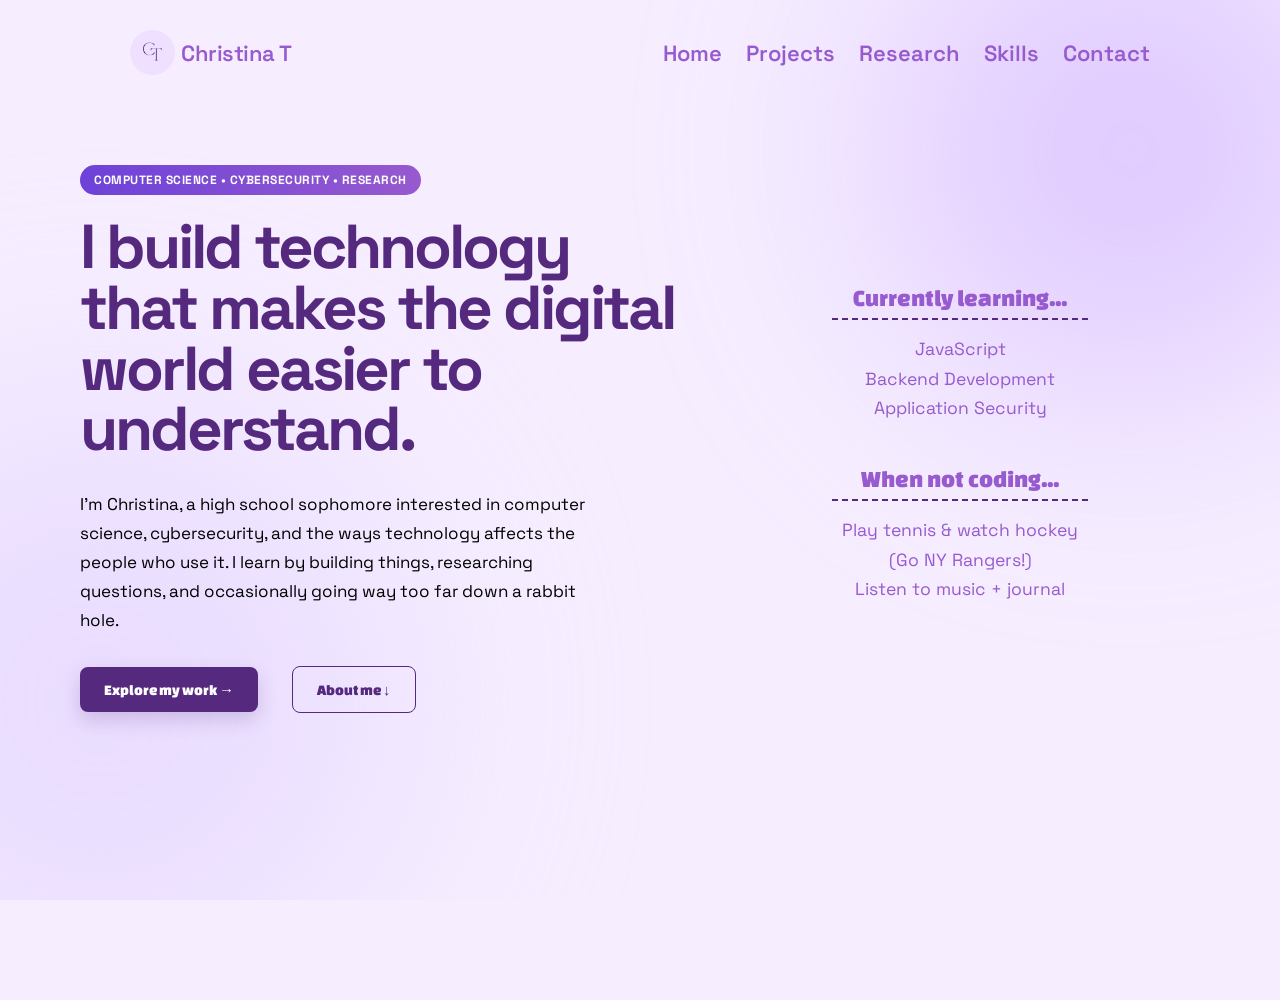
==== myPortfolio/index.html @ e6ada9de "New" ====
<!doctype html>
<html lang="en">
  <head>
    <meta charset="UTF-8" />
    <meta name="viewport" content="width=device-width, initial-scale=1.0" />
    <title>Christina T | Computer Science & Cybersecurity</title>

    <link rel="preconnect" href="https://fonts.googleapis.com" />
    <link rel="preconnect" href="https://fonts.gstatic.com" crossorigin />
    <link
      href="https://fonts.googleapis.com/css2?family=Space+Grotesk:wght@500;700&display=swap"
      rel="stylesheet"
    />

    <link rel="preconnect" href="https://fonts.googleapis.com" />
    <link rel="preconnect" href="https://fonts.gstatic.com" crossorigin />
    <link
      href="https://fonts.googleapis.com/css2?family=Changa+One:ital@0;1&display=swap"
      rel="stylesheet"
    />

    <link rel="stylesheet" href="styles.css" />
  </head>
  <body>
    <!-- for glow background -->
    <div class="blur-blob blob-1"></div>
    <div class="blur-blob blob-2"></div>
    <!-- navigation bar at top -->
    <div class="nav-container">
      <nav class="navbar">
        <!-- logo, add at end -->
        <div class="nav-logo-group">
          <span class="logo-icon"><img src="images/ct logo.png" /></span>
          <span class="logo-text">Christina T</span>
        </div>
        <ul class="nav-links">
          <li><a href="index.html">Home</a></li>
          <li><a href="#">Projects</a></li>
          <li><a href="#">Research</a></li>
          <li><a href="#">Skills</a></li>
          <li><a href="#">Contact</a></li>
        </ul>
      </nav>
    </div>

    <main class="hero-wrapper">
      <!-- main section -->
      <div class="hero-content">
        <p class="hero-label">COMPUTER SCIENCE • CYBERSECURITY • RESEARCH</p>
        <h1>
          I build technology that makes the digital world easier to understand.
        </h1>
        <p class="hero-description">
          I'm Christina, a high school sophomore interested in computer science,
          cybersecurity, and the ways technology affects the people who use it.
          I learn by building things, researching questions, and occasionally
          going way too far down a rabbit hole.
        </p>
        <div class="buttons">
          <a href="#" class="btn btn-primary">Explore my work →</a>
          <a href="#" class="btn btn-secondary">About me ↓</a>
        </div>
      </div>

      <!-- right side section -->
      <div class="fun-container">
        <div class="fun-group">
          <h2>Currently learning...</h2>
          <div class="fun-text">
            <p>JavaScript</p>
            <p>Backend Development</p>
            <p>Application Security</p>
          </div>

          <h2>When not coding...</h2>
          <div class="fun-text">
            <p>Play tennis & watch hockey</p>
            <p>(Go NY Rangers!)</p>
            <p>Listen to music + journal</p>
          </div>
        </div>
      </div>
    </main>

    <!-- about / story section -->

    <script src="script.js"></script>
  </body>
</html>
---- myPortfolio/styles.css ----
* {
  margin: 0;
  padding: 0;
  box-sizing: border-box;
  font-family: "Space Grotesk", sans-serif;
}

:root {
  --Background-Color: #f0e0ff;
  --Secondary-Color: #975acf;
  --Darker-Color: #55297e;
}

body {
  background-color: #f6eeff;
  min-height: 100vh;
  overflow-x: hidden;
  position: relative;
}

html {
  width: 100%;
  overflow-x: hidden;
}

/* glow background */
.blur-blob {
  position: absolute;
  border-radius: 50%;
  filter: blur(120px);
  z-index: -1;
  opacity: 0.6;
}

.blob-1 {
  top: -100px;
  right: -100px;
  width: 500px;
  height: 500px;
  background-color: #d1b3ff;
}

.blob-2 {
  top: 400px;
  left: -200px;
  width: 600px;
  height: 600px;
  background-color: #e2d2ff;
}

/* nav bar at top and logo */
.nav-container {
  width: 100%;
  max-width: 1100px;
  margin: 0 auto;
  padding: 0 40px;
}

.navbar {
  display: flex;
  justify-content: space-between;
  align-items: center;
  padding: 30px 0px;
  background-color: transparent;
}

.nav-logo-group {
  display: flex;
  align-items: center;
  gap: 6px;
  flex-shrink: 0;
}

.logo-text {
  font-size: 22px;
  font-weight: 600;
  color: var(--Secondary-Color);
  letter-spacing: -0.5px;
}

.logo-icon {
  width: 45px;
  height: 45px;
  border-radius: 50%;
  overflow: hidden;
  display: inline-flex;
  align-items: center;
  justify-content: center;
  background-color: #e2d2ff;
}

.logo-icon img {
  width: 170%;
  height: 170%;
  object-fit: cover;
}

.nav-links {
  display: flex;
  list-style: none;
  gap: 24px;
}

.nav-links a {
  text-decoration: none;
  color: var(--Secondary-Color);
  font-size: 22px;
  font-weight: 600;
  transition: color 0.2s ease;
}

.nav-links a:hover {
  color: var(--Darker-Color);
}

/* main section */
.hero-wrapper {
  display: flex;
  justify-content: space-between;
  align-items: flex-start;
  max-width: 1200px;
  margin: 60px auto 0 auto;
  padding: 0 40px;
  gap: 40px;
}

.hero-content {
  flex: 1;
  max-width: 600px;
}

.hero-label {
  display: inline-block;
  padding: 7px 14px;
  margin-bottom: 22px;
  border-radius: 20px;
  background: linear-gradient(90deg, #6e42d8, #975acf);
  color: white;
  font-size: 12px;
  font-weight: 700;
  letter-spacing: 0.5px;
}

h1 {
  font-size: 62px;
  line-height: 0.98;
  letter-spacing: -3px;
  font-weight: 700;
  margin-bottom: 30px;
  color: var(--Darker-Color);
}

.hero-description {
  color: var(--Light-Text);
  font-size: 17px;
  line-height: 1.7;
  max-width: 510px;
  margin-bottom: 32px;
}

.hero-buttons {
  display: flex;
  gap: 15px;
  flex-wrap: wrap;
}

.btn {
  display: inline-block;
  font-family: "Changa One", sans-serif;
  padding: 14px 24px;
  border-radius: 8px;
  text-decoration: none;
  font-size: 15px;
  font-weight: 400;
  transition:
    transform 0.2s ease,
    box-shadow 0.2s ease;
}

.btn:hover {
  transform: translateY(-2px);
}

.btn-primary {
  background-color: var(--Darker-Color);
  color: white;
  box-shadow: 0 8px 20px rgba(85, 41, 126, 0.2);
  margin-right: 30px;
}

.btn-primary:hover {
  box-shadow: 0 12px 25px rgba(85, 41, 126, 0.3);
}

.btn-secondary {
  border: 1.5px solid var(--Darker-Color);
  color: var(--Darker-Color);
  background-color: transparent;
}

/* right side section */
.fun-container {
  display: flex;
  justify-content: flex-end;
  margin: 120px auto 0 auto;
}

.fun-group {
  display: flex;
  flex-direction: column;
  align-items: center;
  width: 320px;
}

h2 {
  color: var(--Secondary-Color);
  font-family: "Changa One", sans-serif;
  font-weight: 400;
  margin-bottom: 10px;
  font-size: 1.5rem;
  text-align: center;
}

.fun-group h2 {
  border-bottom: 2px dashed var(--Darker-Color);
  padding-bottom: 8px;
  width: 80%;
  margin-bottom: 12px;
}

.fun-text p {
  color: var(--Secondary-Color);
  font-family: "Space Grotesk", sans-serif;
  font-size: 1.1rem;
  margin: 5px 0;
  line-height: 1.4;
  text-align: center;
}

.fun-text {
  margin-bottom: 40px;
}
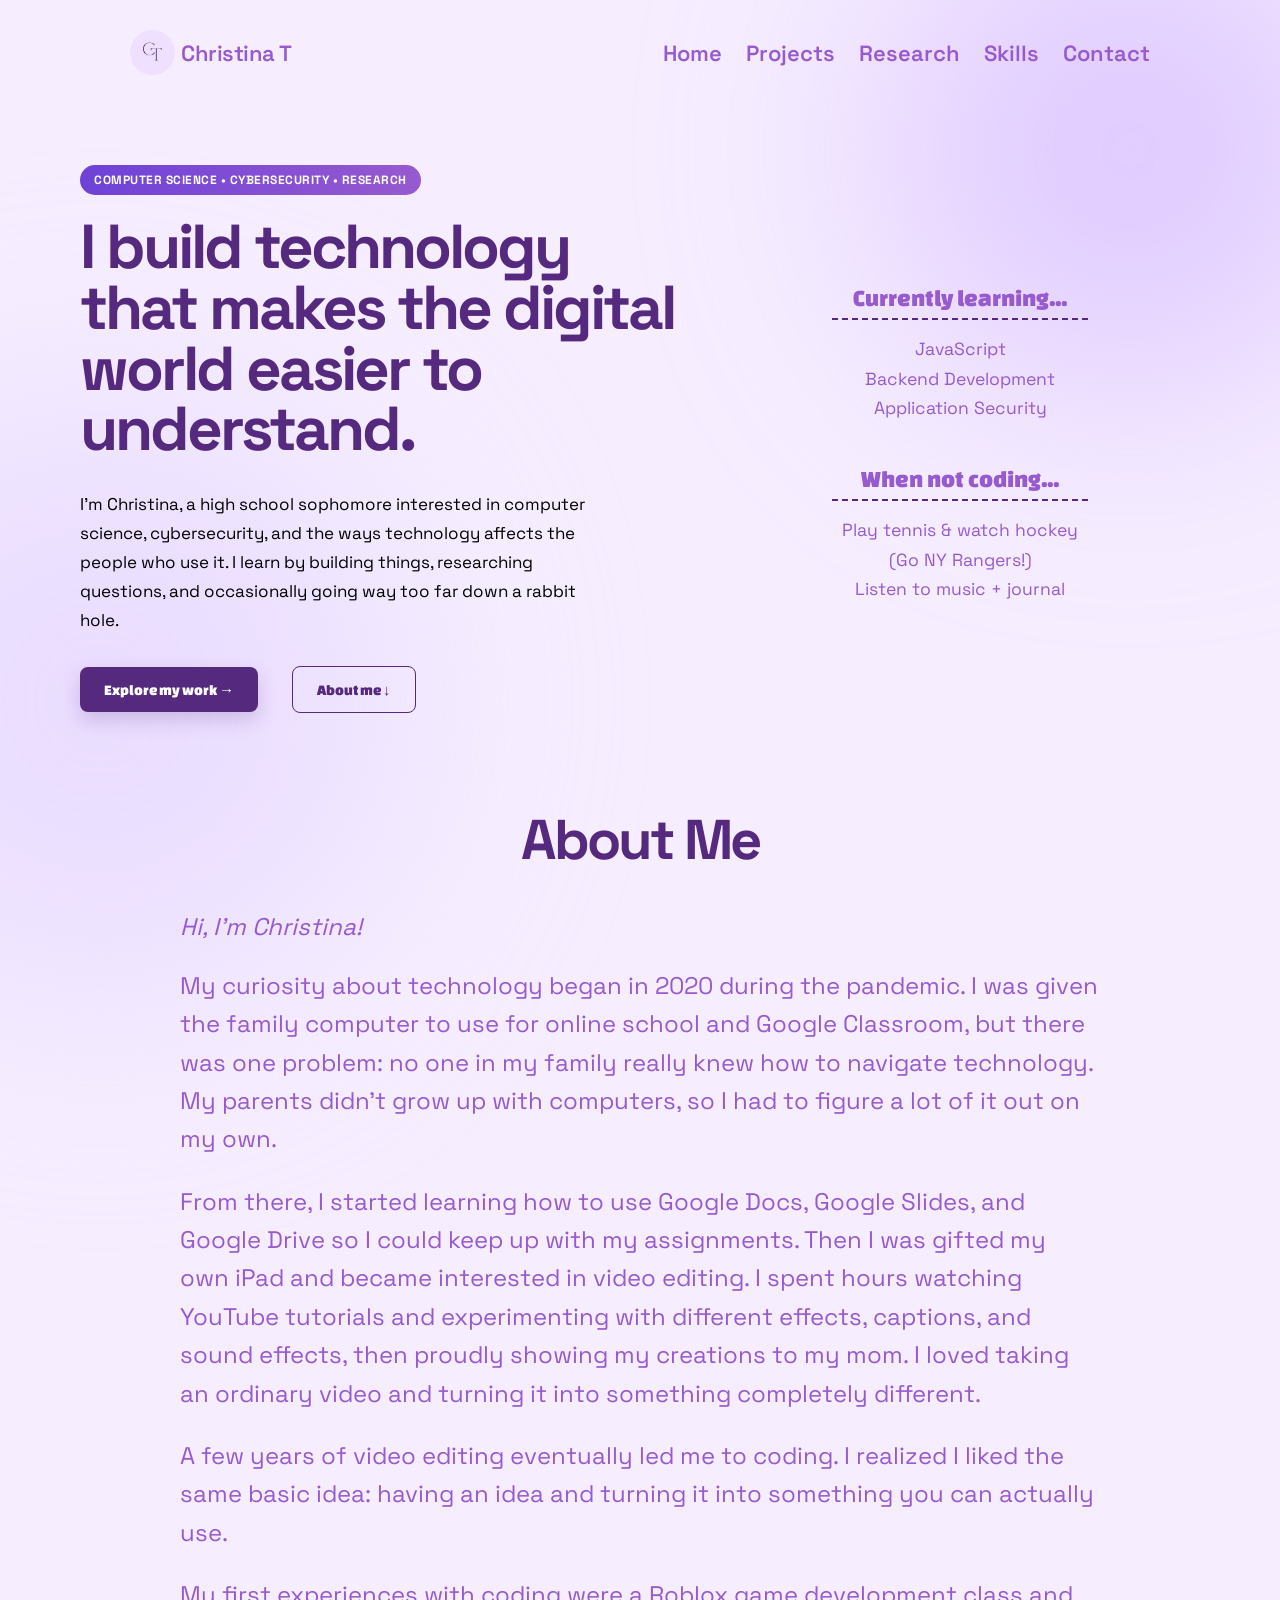
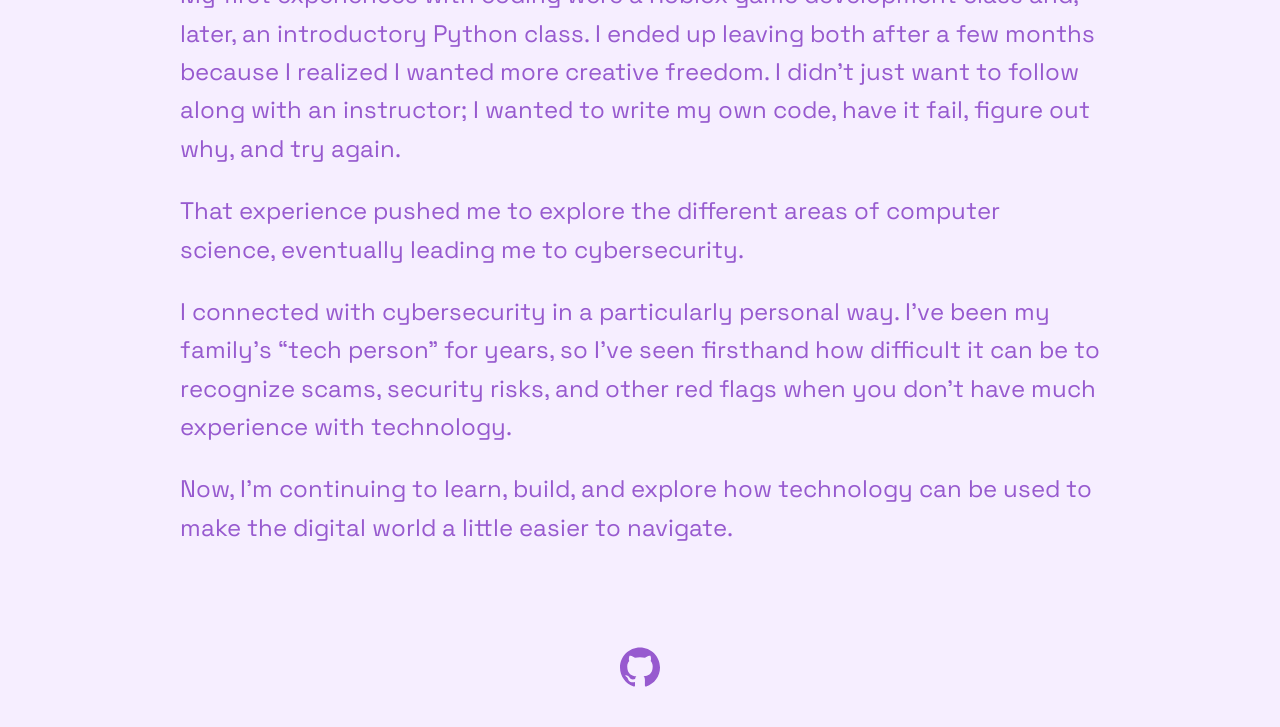
==== commit 33b93124: "About Me + Footer" ====
--- a/myPortfolio/index.html
+++ b/myPortfolio/index.html
@@ -18,6 +18,8 @@
       href="https://fonts.googleapis.com/css2?family=Changa+One:ital@0;1&display=swap"
       rel="stylesheet"
     />
+
+    <link rel="stylesheet" href="https://cloudflare.com" />
 
     <link rel="stylesheet" href="styles.css" />
   </head>
@@ -83,7 +85,75 @@
     </main>
 
     <!-- about / story section -->
+    <div class="me-container">
+      <div class="me-content">
+        <h1>About Me</h1>
+      </div>
+      <div class="about-text">
+        <p id="about-italic">Hi, I'm Christina!</p>
+        <p>
+          My curiosity about technology began in 2020 during the pandemic. I was
+          given the family computer to use for online school and Google
+          Classroom, but there was one problem: no one in my family really knew
+          how to navigate technology. My parents didn't grow up with computers,
+          so I had to figure a lot of it out on my own.
+        </p>
+        <p>
+          From there, I started learning how to use Google Docs, Google Slides,
+          and Google Drive so I could keep up with my assignments. Then I was
+          gifted my own iPad and became interested in video editing. I spent
+          hours watching YouTube tutorials and experimenting with different
+          effects, captions, and sound effects, then proudly showing my
+          creations to my mom. I loved taking an ordinary video and turning it
+          into something completely different.
+        </p>
+        <p>
+          A few years of video editing eventually led me to coding. I realized I
+          liked the same basic idea: having an idea and turning it into
+          something you can actually use.
+        </p>
+        <p>
+          My first experiences with coding were a Roblox game development class
+          and, later, an introductory Python class. I ended up leaving both
+          after a few months because I realized I wanted more creative freedom.
+          I didn't just want to follow along with an instructor; I wanted to
+          write my own code, have it fail, figure out why, and try again.
+        </p>
+        <p>
+          That experience pushed me to explore the different areas of computer
+          science, eventually leading me to cybersecurity.
+        </p>
+        <p>
+          I connected with cybersecurity in a particularly personal way. I've
+          been my family's “tech person” for years, so I've seen firsthand how
+          difficult it can be to recognize scams, security risks, and other red
+          flags when you don't have much experience with technology.
+        </p>
+        <p>
+          Now, I'm continuing to learn, build, and explore how technology can be
+          used to make the digital world a little easier to navigate.
+        </p>
+      </div>
+    </div>
 
-    <script src="script.js"></script>
+    <footer class="site-footer">
+      <a
+        href="https://github.com/christinathecoder"
+        target="_blank"
+        rel="noopener noreferrer"
+        class="github-link"
+      >
+        <svg
+          xmlns="http://w3.org"
+          viewBox="0 0 24 24"
+          fill="currentColor"
+          class="github-icon-svg"
+        >
+          <path
+            d="M12 .297c-6.63 0-12 5.373-12 12 0 5.303 3.438 9.8 8.205 11.385.6.113.82-.258.82-.577 0-.285-.01-1.04-.015-2.04-3.338.724-4.042-1.61-4.042-1.61C4.422 18.07 3.633 17.7 3.633 17.7c-1.087-.744.084-.729.084-.729 1.205.084 1.838 1.236 1.838 1.236 1.07 1.835 2.809 1.305 3.495.998.108-.776.417-1.305.76-1.605-2.665-.3-5.466-1.332-5.466-5.93 0-1.31.465-2.38 1.235-3.22-.135-.303-.54-1.523.105-3.176 0 0 1.005-.322 3.3 1.23.96-.267 1.98-.399 3-.405 1.02.006 2.04.138 3 .405 2.28-1.552 3.285-1.23 3.285-1.23.645 1.653.24 2.873.12 3.176.765.84 1.23 1.91 1.23 3.22 0 4.61-2.805 5.625-5.475 5.92.42.36.81 1.096.81 2.22 0 1.606-.015 2.896-.015 3.286 0 .315.21.69.825.57C20.565 22.092 24 17.592 24 12.297c0-6.627-5.373-12-12-12"
+          />
+        </svg>
+      </a>
+    </footer>
   </body>
 </html>
--- a/myPortfolio/styles.css
+++ b/myPortfolio/styles.css
@@ -240,3 +240,62 @@
 .fun-text {
   margin-bottom: 40px;
 }
+
+/* about / story section */
+.me-container {
+  max-width: 1000px;
+  margin: 100px auto 40px auto;
+  padding: 0 40px;
+}
+
+.me-content h1 {
+  text-align: center;
+  font-family: "Space Grotesk", sans-serif;
+  font-weight: 700;
+  font-size: 3.5rem;
+  color: var(--Darker-Color);
+  margin-bottom: 40px;
+}
+
+.about-text p {
+  font-family: "Space Grotesk", sans-serif;
+  font-weight: 400;
+  font-size: 1.5rem;
+  color: var(--Secondary-Color);
+  line-height: 1.6;
+  margin-bottom: 24px;
+  text-align: left;
+}
+
+#about-italic {
+  font-style: italic;
+  margin-bottom: 20px;
+}
+
+.site-footer {
+  display: flex;
+  justify-content: center;
+  align-items: center;
+  padding: 40px 0;
+  margin-top: 60px;
+}
+
+.github-link {
+  color: var(--Secondary-Color);
+  font-size: 2.5rem;
+  text-decoration: none;
+  transition:
+    transform 0.2s ease,
+    color 0.2s ease;
+}
+
+.github-link:hover {
+  color: var(--Darker-Color);
+  transform: scale(1.1);
+}
+
+.github-icon-svg {
+  width: 40px;
+  height: 40px;
+  display: block;
+}
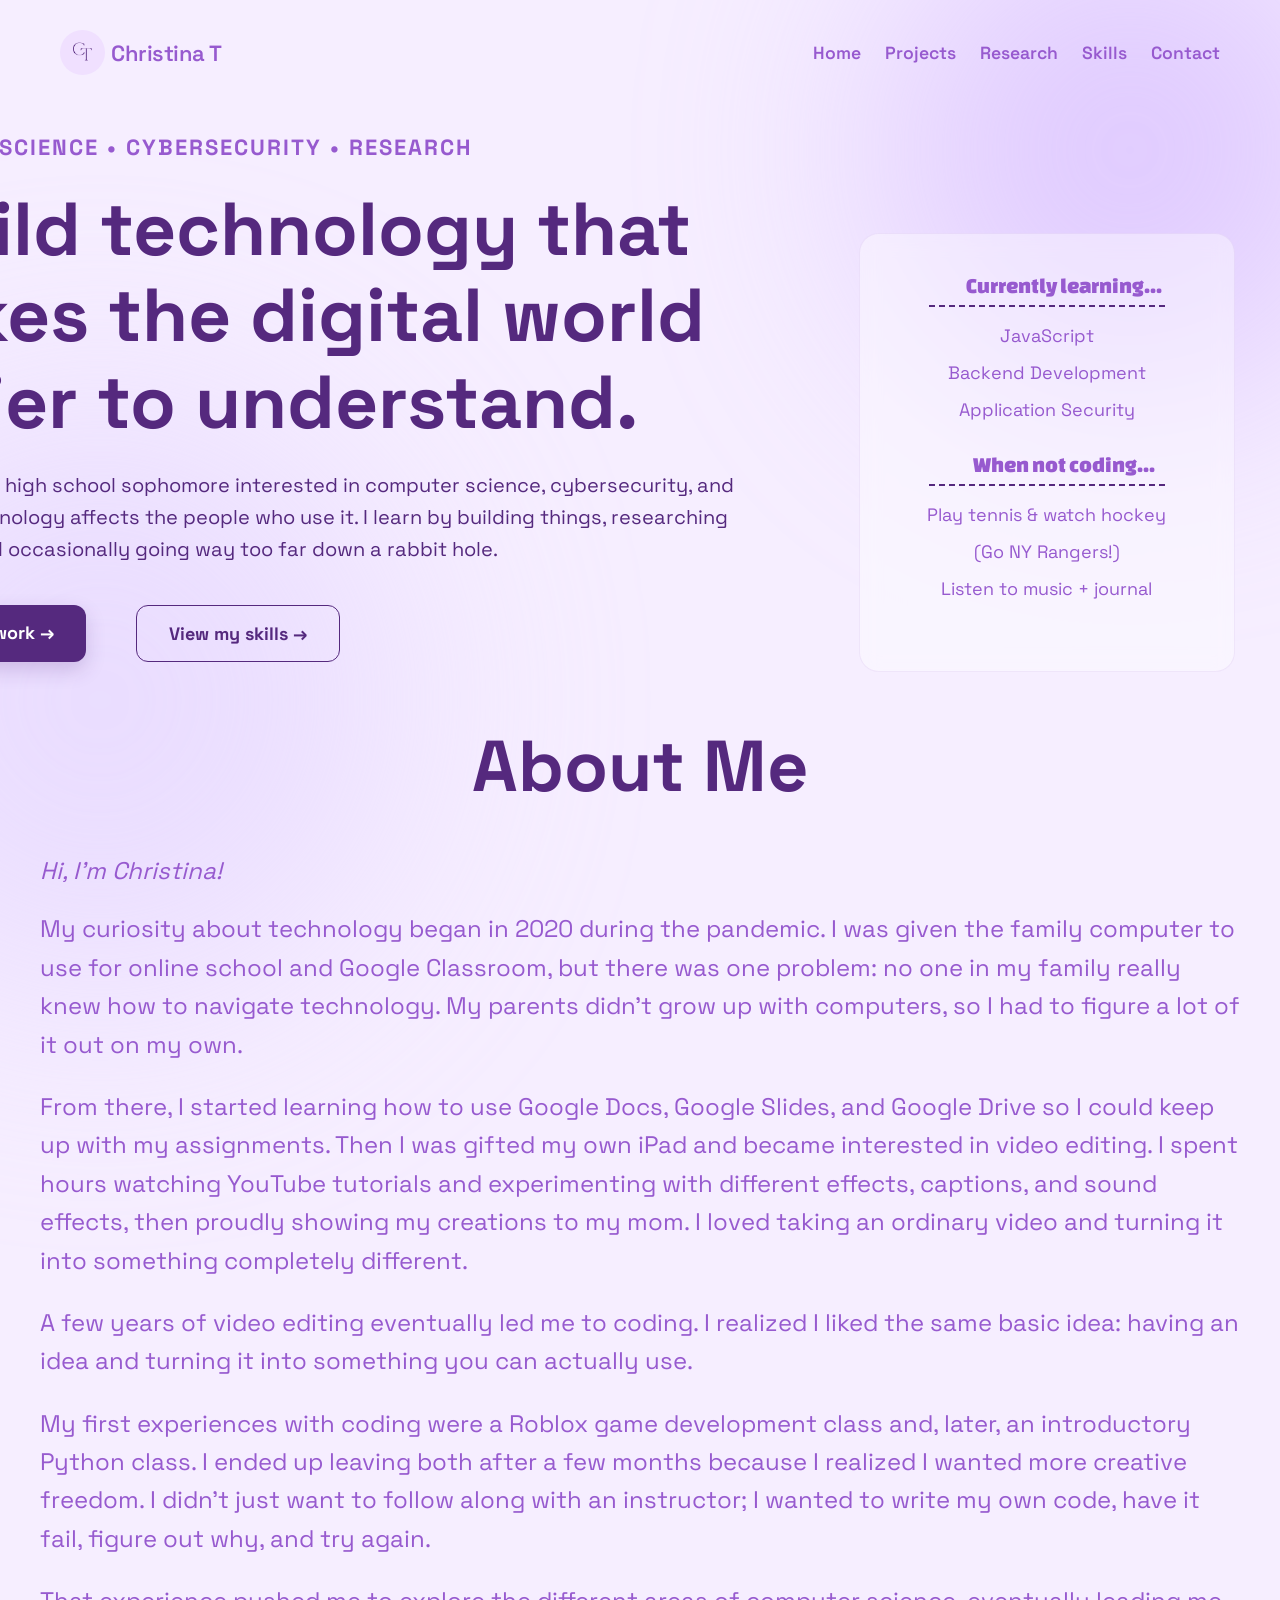
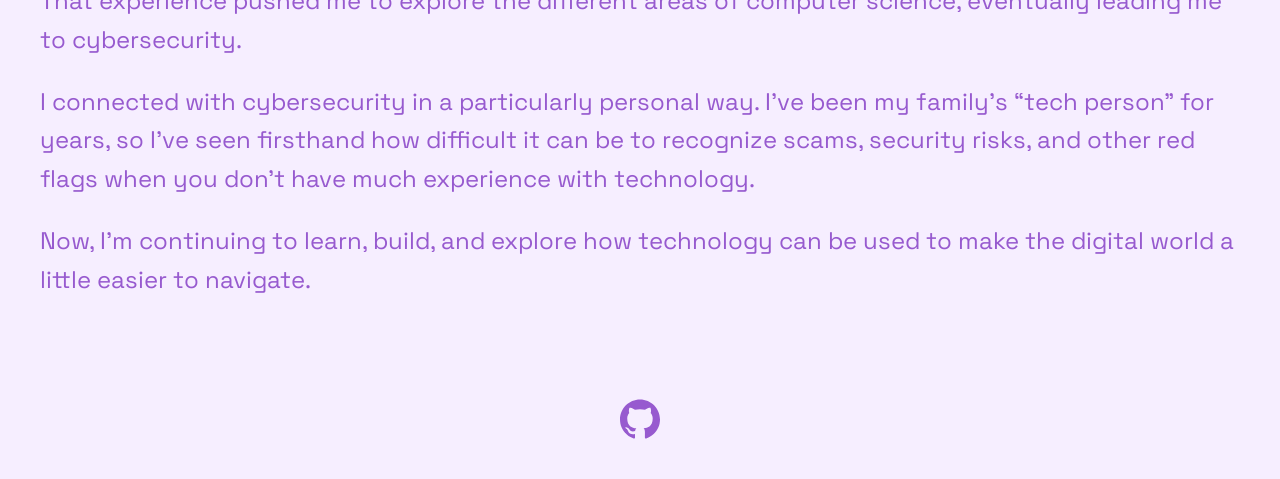
==== commit 08a6b657: "Sizing" ====
--- a/myPortfolio/index.html
+++ b/myPortfolio/index.html
@@ -60,7 +60,7 @@
         </p>
         <div class="buttons">
           <a href="#" class="btn btn-primary">Explore my work →</a>
-          <a href="#" class="btn btn-secondary">About me ↓</a>
+          <a href="#" class="btn btn-secondary">View my skills →</a>
         </div>
       </div>
 
--- a/myPortfolio/styles.css
+++ b/myPortfolio/styles.css
@@ -9,6 +9,7 @@
   --Background-Color: #f0e0ff;
   --Secondary-Color: #975acf;
   --Darker-Color: #55297e;
+  --Another-Color: #411e7a;
 }
 
 body {
@@ -51,9 +52,9 @@
 /* nav bar at top and logo */
 .nav-container {
   width: 100%;
-  max-width: 1100px;
+  max-width: 1400px;
   margin: 0 auto;
-  padding: 0 40px;
+  padding: 0 60px;
 }
 
 .navbar {
@@ -104,8 +105,8 @@
 .nav-links a {
   text-decoration: none;
   color: var(--Secondary-Color);
-  font-size: 22px;
   font-weight: 600;
+  font-size: 1.1rem;
   transition: color 0.2s ease;
 }
 
@@ -117,45 +118,53 @@
 .hero-wrapper {
   display: flex;
   justify-content: space-between;
-  align-items: flex-start;
-  max-width: 1200px;
-  margin: 60px auto 0 auto;
-  padding: 0 40px;
-  gap: 40px;
+  align-items: center;
+  gap: 100px;
+  min-height: calc(100vh - 105px);
+  width: 100%;
+  max-width: 1400px;
+  margin: 0 auto;
+  padding: 40px 60px 80px 60px;
 }
 
 .hero-content {
-  flex: 1;
-  max-width: 600px;
+  flex: 1.3;
+  max-width: 800px;
 }
 
 .hero-label {
-  display: inline-block;
-  padding: 7px 14px;
-  margin-bottom: 22px;
-  border-radius: 20px;
-  background: linear-gradient(90deg, #6e42d8, #975acf);
-  color: white;
-  font-size: 12px;
+  font-size: 22px;
+  letter-spacing: 2px;
+  margin-top: -170px;
+  margin-bottom: 25px;
+  margin-left: -200px;
+  color: var(--Secondary-Color);
   font-weight: 700;
-  letter-spacing: 0.5px;
-}
-
-h1 {
-  font-size: 62px;
-  line-height: 0.98;
-  letter-spacing: -3px;
+}
+
+.hero-content h1 {
+  font-family: "Space Grotesk", sans-serif;
   font-weight: 700;
-  margin-bottom: 30px;
-  color: var(--Darker-Color);
+  color: var(--Darker-Color);
+  margin-top: 15px;
+  margin-bottom: 24px;
+  margin-left: -200px;
+  font-size: 75px;
+  line-height: 1.15;
 }
 
 .hero-description {
-  color: var(--Light-Text);
-  font-size: 17px;
-  line-height: 1.7;
-  max-width: 510px;
-  margin-bottom: 32px;
+  font-size: 20px;
+  line-height: 1.6;
+  color: var(--Darker-Color);
+  margin-bottom: 40px;
+  margin-left: -200px;
+}
+
+.buttons {
+  display: flex;
+  gap: 20px;
+  margin-left: -200px;
 }
 
 .hero-buttons {
@@ -166,15 +175,12 @@
 
 .btn {
   display: inline-block;
-  font-family: "Changa One", sans-serif;
-  padding: 14px 24px;
-  border-radius: 8px;
+  padding: 16px 32px;
+  font-size: 18px;
+  font-weight: 700;
   text-decoration: none;
-  font-size: 15px;
-  font-weight: 400;
-  transition:
-    transform 0.2s ease,
-    box-shadow 0.2s ease;
+  border-radius: 12px;
+  transition: transform 0.2s ease;
 }
 
 .btn:hover {
@@ -200,16 +206,22 @@
 
 /* right side section */
 .fun-container {
+  flex: 0.7;
   display: flex;
   justify-content: flex-end;
-  margin: 120px auto 0 auto;
+  align-items: center;
+  margin-right: -15px;
 }
 
 .fun-group {
-  display: flex;
-  flex-direction: column;
-  align-items: center;
-  width: 320px;
+  background: rgba(255, 255, 255, 0.4);
+  padding: 40px;
+  border-radius: 20px;
+  backdrop-filter: blur(10px);
+  border: 1px solid rgba(151, 90, 207, 0.1);
+  width: 100%;
+  max-width: 400px;
+  margin-top: -60px;
 }
 
 h2 {
@@ -224,35 +236,46 @@
 .fun-group h2 {
   border-bottom: 2px dashed var(--Darker-Color);
   padding-bottom: 8px;
+  padding-left: 35px;
   width: 80%;
   margin-bottom: 12px;
+  font-size: 22px;
+  margin-bottom: 16px;
+  margin-left: 40px;
+  margin-bottom: 16px;
+  padding-bottom: 8px;
+  margin: 0 auto 16px auto;
+  text-align: center;
 }
 
 .fun-text p {
   color: var(--Secondary-Color);
   font-family: "Space Grotesk", sans-serif;
-  font-size: 1.1rem;
   margin: 5px 0;
   line-height: 1.4;
   text-align: center;
+  font-size: 18px;
+  margin-bottom: 12px;
 }
 
 .fun-text {
-  margin-bottom: 40px;
+  text-align: center;
+  margin-bottom: 30px;
 }
 
 /* about / story section */
 .me-container {
-  max-width: 1000px;
+  max-width: 2000px;
   margin: 100px auto 40px auto;
   padding: 0 40px;
+  margin-top: -180px;
 }
 
 .me-content h1 {
   text-align: center;
   font-family: "Space Grotesk", sans-serif;
   font-weight: 700;
-  font-size: 3.5rem;
+  font-size: 4.5rem;
   color: var(--Darker-Color);
   margin-bottom: 40px;
 }
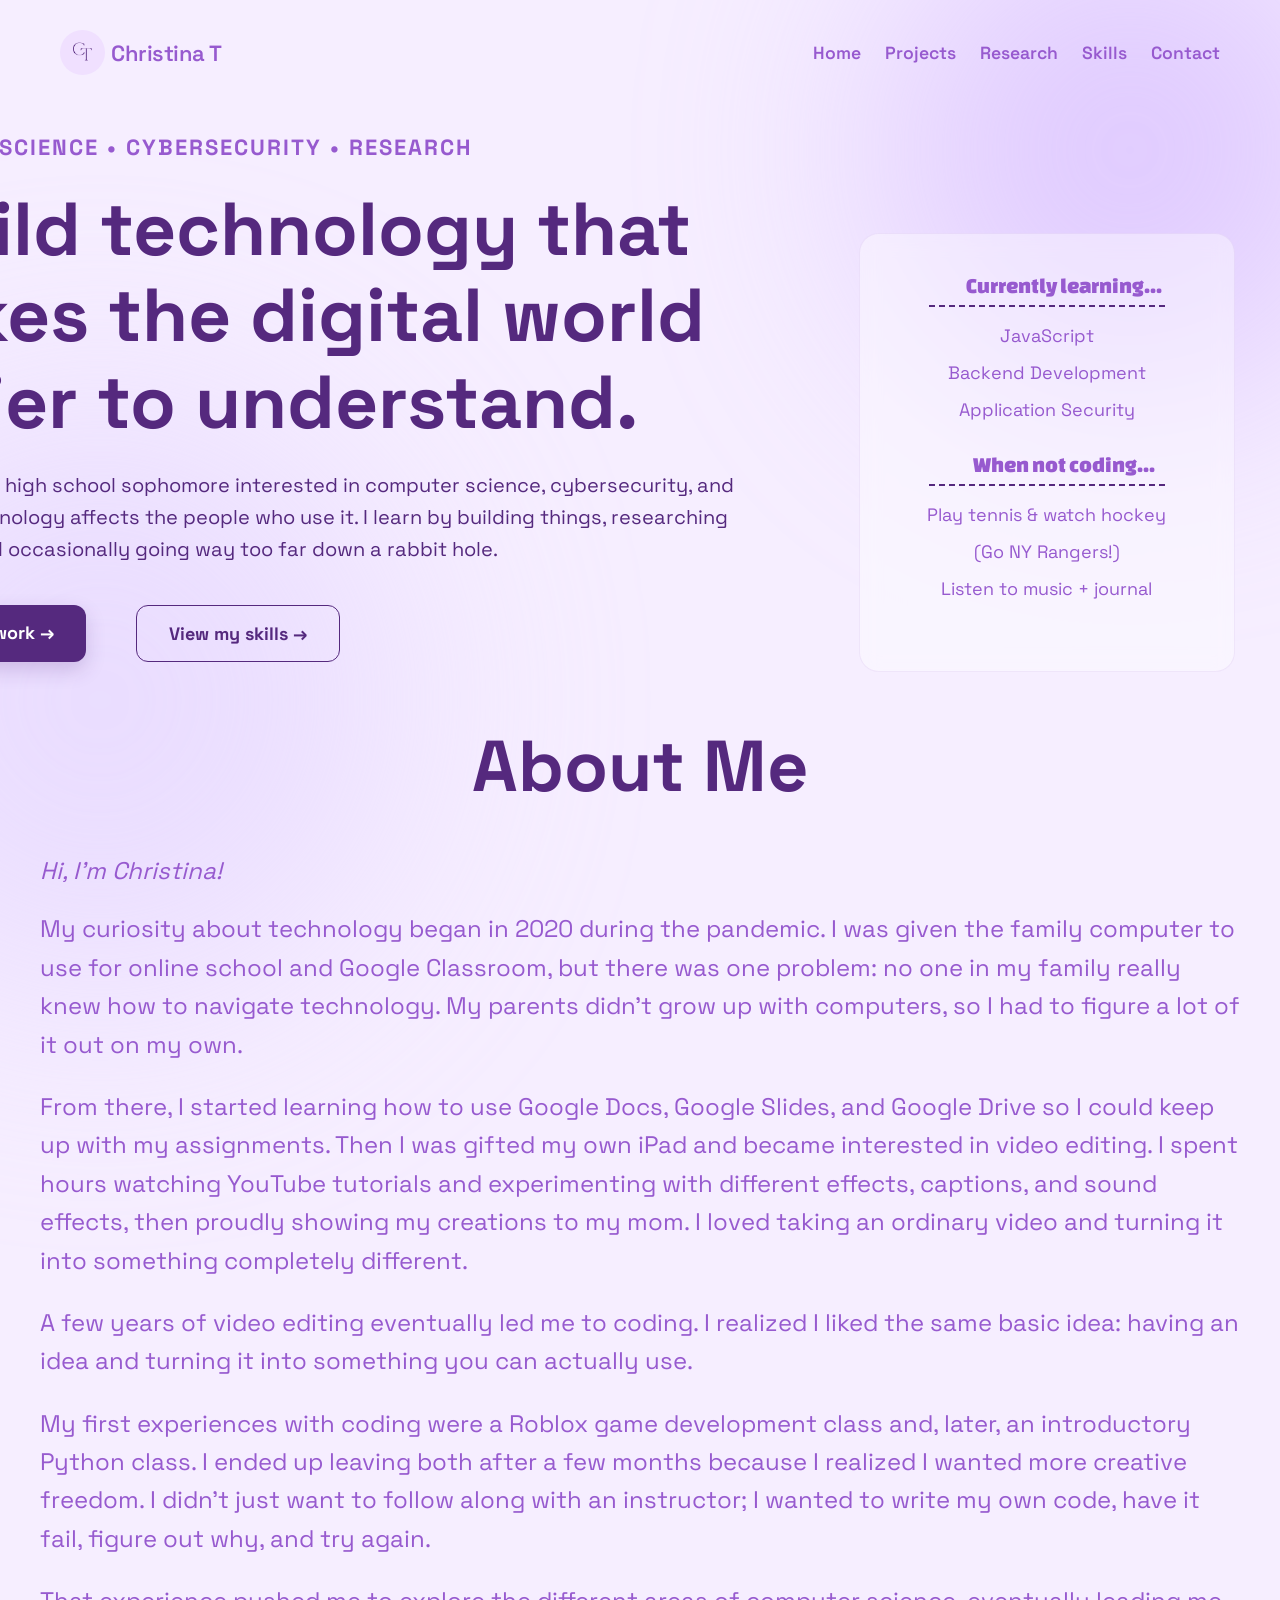
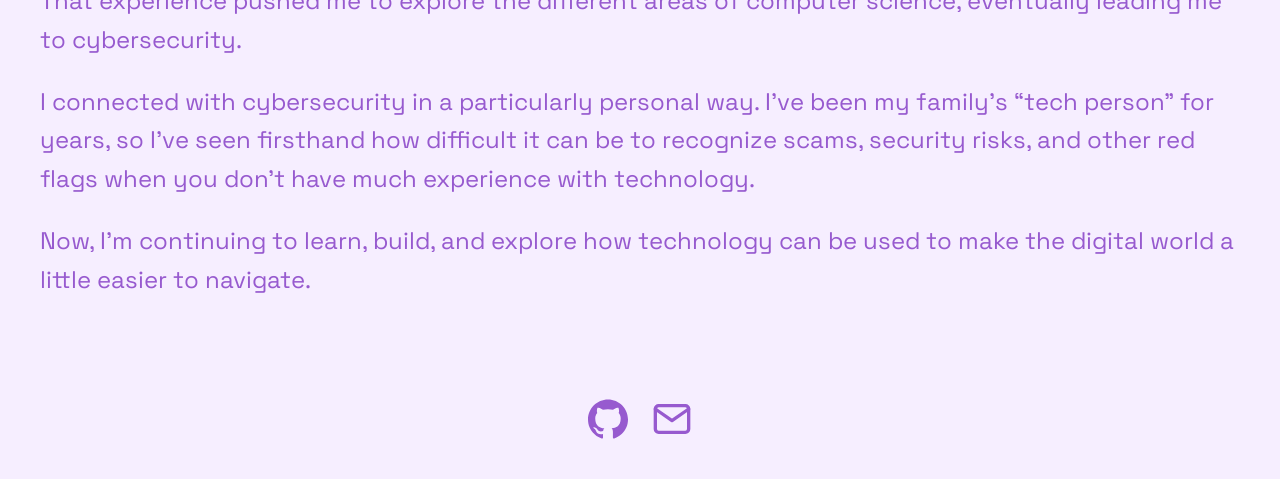
==== commit 02cf30e6: "Updates" ====
--- a/myPortfolio/index.html
+++ b/myPortfolio/index.html
@@ -37,10 +37,10 @@
         </div>
         <ul class="nav-links">
           <li><a href="index.html">Home</a></li>
-          <li><a href="#">Projects</a></li>
-          <li><a href="#">Research</a></li>
-          <li><a href="#">Skills</a></li>
-          <li><a href="#">Contact</a></li>
+          <li><a href="projects.html">Projects</a></li>
+          <li><a href="research.html">Research</a></li>
+          <li><a href="skills.html">Skills</a></li>
+          <li><a href="contact.html">Contact</a></li>
         </ul>
       </nav>
     </div>
@@ -154,6 +154,14 @@
           />
         </svg>
       </a>
+
+      <!-- email -->
+      <a href="mailto:ctimoshkov@gmail.com" class="social-icon" aria-label="Email me">
+        <svg xmlns="http://www.w3.org/2000/svg" viewBox="0 0 24 24" fill="none" stroke="currentColor" stroke-width="2" stroke-linecap="round" stroke-linejoin="round">
+          <path d="M4 4h16c1.1 0 2 .9 2 2v12c0 1.1-.9 2-2 2H4c-1.1 0-2-.9-2-2V6c0-1.1.9-2 2-2z"></path>
+          <polyline points="22,6 12,13 2,6"></polyline>
+        </svg>
+      </a>
     </footer>
   </body>
 </html>
--- a/myPortfolio/styles.css
+++ b/myPortfolio/styles.css
@@ -299,6 +299,7 @@
   display: flex;
   justify-content: center;
   align-items: center;
+  gap: 24px;
   padding: 40px 0;
   margin-top: 60px;
 }
@@ -322,3 +323,23 @@
   height: 40px;
   display: block;
 }
+/* email */
+.social-icon {
+  display: inline-flex;
+  align-items: center;
+  justify-content: center;
+  width: 40px;
+  height: 40px;
+  color: var(--Secondary-Color);
+  transition: color 0.2s ease, transform 0.2s ease;
+}
+
+.social-icon svg {
+  width: 40px;
+  height: 40px;
+}
+
+.social-icon:hover {
+  color: var(--Darker-Color);
+  transform: scale(1.1);
+}
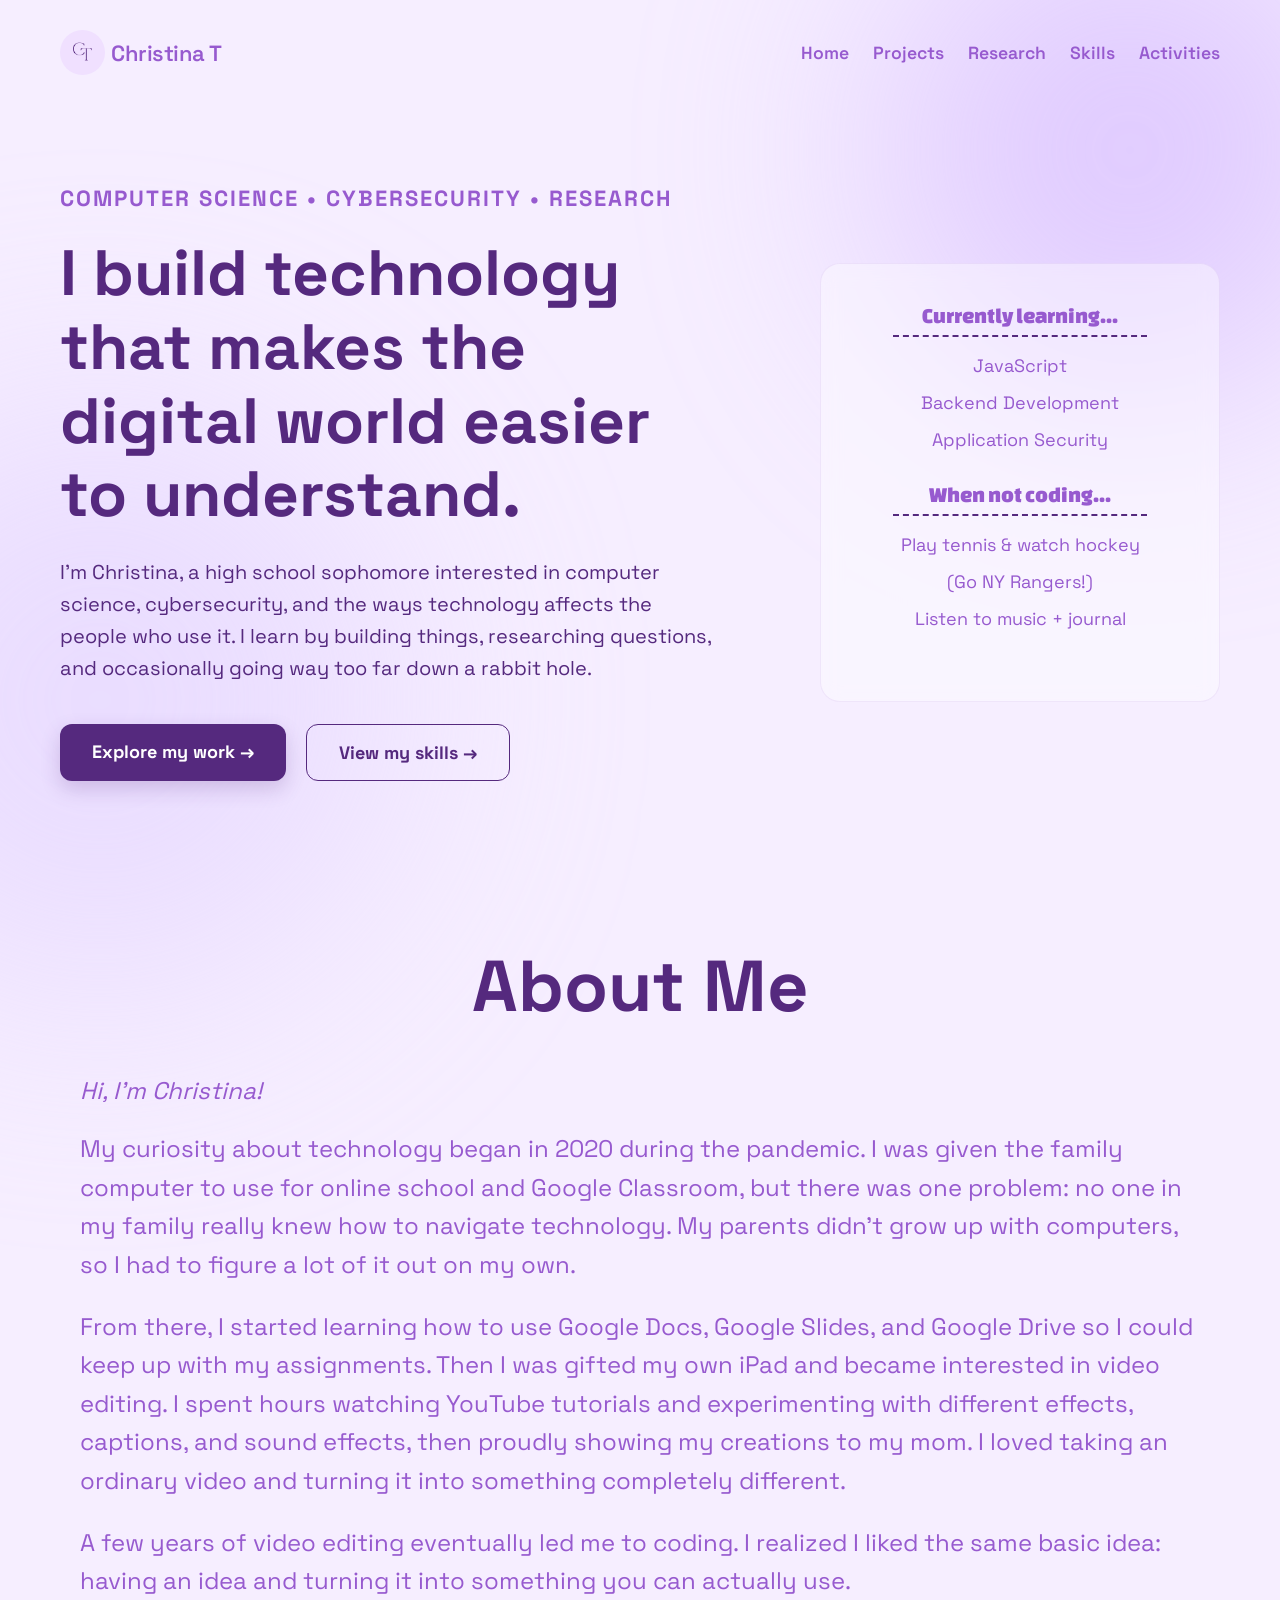
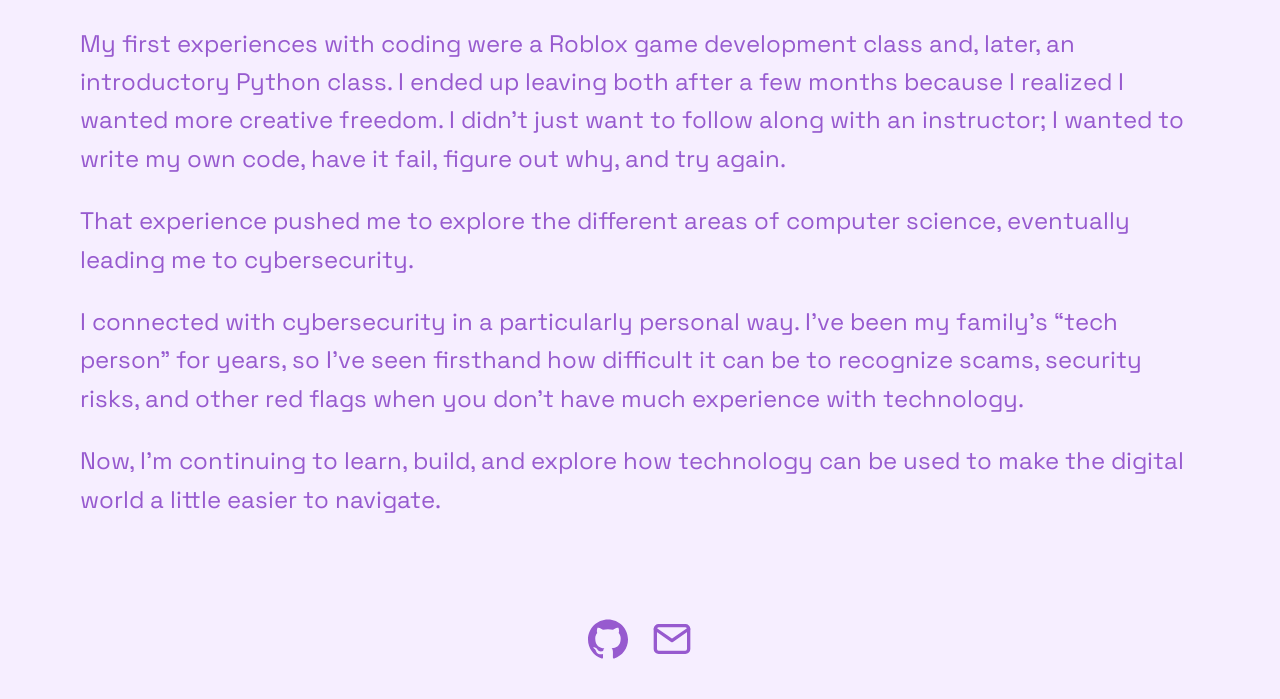
==== commit c323919e: "Updates" ====
--- a/myPortfolio/index.html
+++ b/myPortfolio/index.html
@@ -19,8 +19,6 @@
       rel="stylesheet"
     />
 
-    <link rel="stylesheet" href="https://cloudflare.com" />
-
     <link rel="stylesheet" href="styles.css" />
   </head>
   <body>
@@ -32,7 +30,7 @@
       <nav class="navbar">
         <!-- logo, add at end -->
         <div class="nav-logo-group">
-          <span class="logo-icon"><img src="images/ct logo.png" /></span>
+          <span class="logo-icon"><img src="images/ct-logo.png" /></span>
           <span class="logo-text">Christina T</span>
         </div>
         <ul class="nav-links">
@@ -40,7 +38,7 @@
           <li><a href="projects.html">Projects</a></li>
           <li><a href="research.html">Research</a></li>
           <li><a href="skills.html">Skills</a></li>
-          <li><a href="contact.html">Contact</a></li>
+          <li><a href="activities.html">Activities</a></li>
         </ul>
       </nav>
     </div>
@@ -59,8 +57,8 @@
           going way too far down a rabbit hole.
         </p>
         <div class="buttons">
-          <a href="#" class="btn btn-primary">Explore my work →</a>
-          <a href="#" class="btn btn-secondary">View my skills →</a>
+          <a href="projects.html" class="btn btn-primary">Explore my work →</a>
+          <a href="skills.html" class="btn btn-secondary">View my skills →</a>
         </div>
       </div>
 
--- a/myPortfolio/styles.css
+++ b/myPortfolio/styles.css
@@ -63,6 +63,8 @@
   align-items: center;
   padding: 30px 0px;
   background-color: transparent;
+  flex-wrap: wrap;
+  gap: 16px;
 }
 
 .nav-logo-group {
@@ -100,6 +102,7 @@
   display: flex;
   list-style: none;
   gap: 24px;
+  flex-wrap: wrap;
 }
 
 .nav-links a {
@@ -119,25 +122,24 @@
   display: flex;
   justify-content: space-between;
   align-items: center;
-  gap: 100px;
+  gap: 60px;
   min-height: calc(100vh - 105px);
   width: 100%;
   max-width: 1400px;
   margin: 0 auto;
   padding: 40px 60px 80px 60px;
+  flex-wrap: wrap;
 }
 
 .hero-content {
-  flex: 1.3;
+  flex: 1.3 1 400px;
   max-width: 800px;
 }
 
 .hero-label {
   font-size: 22px;
   letter-spacing: 2px;
-  margin-top: -170px;
   margin-bottom: 25px;
-  margin-left: -200px;
   color: var(--Secondary-Color);
   font-weight: 700;
 }
@@ -148,8 +150,7 @@
   color: var(--Darker-Color);
   margin-top: 15px;
   margin-bottom: 24px;
-  margin-left: -200px;
-  font-size: 75px;
+  font-size: clamp(2.2rem, 5vw, 4.7rem);
   line-height: 1.15;
 }
 
@@ -158,18 +159,11 @@
   line-height: 1.6;
   color: var(--Darker-Color);
   margin-bottom: 40px;
-  margin-left: -200px;
 }
 
 .buttons {
   display: flex;
   gap: 20px;
-  margin-left: -200px;
-}
-
-.hero-buttons {
-  display: flex;
-  gap: 15px;
   flex-wrap: wrap;
 }
 
@@ -191,7 +185,6 @@
   background-color: var(--Darker-Color);
   color: white;
   box-shadow: 0 8px 20px rgba(85, 41, 126, 0.2);
-  margin-right: 30px;
 }
 
 .btn-primary:hover {
@@ -206,11 +199,10 @@
 
 /* right side section */
 .fun-container {
-  flex: 0.7;
+  flex: 0.7 1 300px;
   display: flex;
   justify-content: flex-end;
   align-items: center;
-  margin-right: -15px;
 }
 
 .fun-group {
@@ -221,14 +213,12 @@
   border: 1px solid rgba(151, 90, 207, 0.1);
   width: 100%;
   max-width: 400px;
-  margin-top: -60px;
 }
 
 h2 {
   color: var(--Secondary-Color);
   font-family: "Changa One", sans-serif;
   font-weight: 400;
-  margin-bottom: 10px;
   font-size: 1.5rem;
   text-align: center;
 }
@@ -236,14 +226,8 @@
 .fun-group h2 {
   border-bottom: 2px dashed var(--Darker-Color);
   padding-bottom: 8px;
-  padding-left: 35px;
   width: 80%;
-  margin-bottom: 12px;
   font-size: 22px;
-  margin-bottom: 16px;
-  margin-left: 40px;
-  margin-bottom: 16px;
-  padding-bottom: 8px;
   margin: 0 auto 16px auto;
   text-align: center;
 }
@@ -265,17 +249,16 @@
 
 /* about / story section */
 .me-container {
-  max-width: 2000px;
-  margin: 100px auto 40px auto;
+  max-width: 1200px;
+  margin: 40px auto;
   padding: 0 40px;
-  margin-top: -180px;
 }
 
 .me-content h1 {
   text-align: center;
   font-family: "Space Grotesk", sans-serif;
   font-weight: 700;
-  font-size: 4.5rem;
+  font-size: clamp(2rem, 6vw, 4.5rem);
   color: var(--Darker-Color);
   margin-bottom: 40px;
 }
@@ -283,7 +266,7 @@
 .about-text p {
   font-family: "Space Grotesk", sans-serif;
   font-weight: 400;
-  font-size: 1.5rem;
+  font-size: clamp(1.05rem, 2vw, 1.5rem);
   color: var(--Secondary-Color);
   line-height: 1.6;
   margin-bottom: 24px;
@@ -323,6 +306,7 @@
   height: 40px;
   display: block;
 }
+
 /* email */
 .social-icon {
   display: inline-flex;
@@ -342,4 +326,60 @@
 .social-icon:hover {
   color: var(--Darker-Color);
   transform: scale(1.1);
+}
+
+/* responsive breakpoints */
+@media (max-width: 900px) {
+  .hero-wrapper {
+    padding: 30px 24px 60px 24px;
+    text-align: center;
+  }
+
+  .hero-label,
+  .hero-content h1,
+  .hero-description,
+  .buttons {
+    text-align: center;
+  }
+
+  .buttons {
+    justify-content: center;
+  }
+
+  .fun-container {
+    justify-content: center;
+  }
+
+  .me-container {
+    padding: 0 24px;
+  }
+
+  .about-text p {
+    text-align: left;
+  }
+}
+
+@media (max-width: 500px) {
+  .nav-container {
+    padding: 0 24px;
+  }
+
+  .hero-content h1 {
+    font-size: clamp(1.8rem, 8vw, 2.5rem);
+  }
+
+  .hero-description {
+    font-size: 17px;
+  }
+
+  .btn {
+    padding: 14px 24px;
+    font-size: 16px;
+    width: 100%;
+    text-align: center;
+  }
+
+  .buttons {
+    flex-direction: column;
+  }
 }
